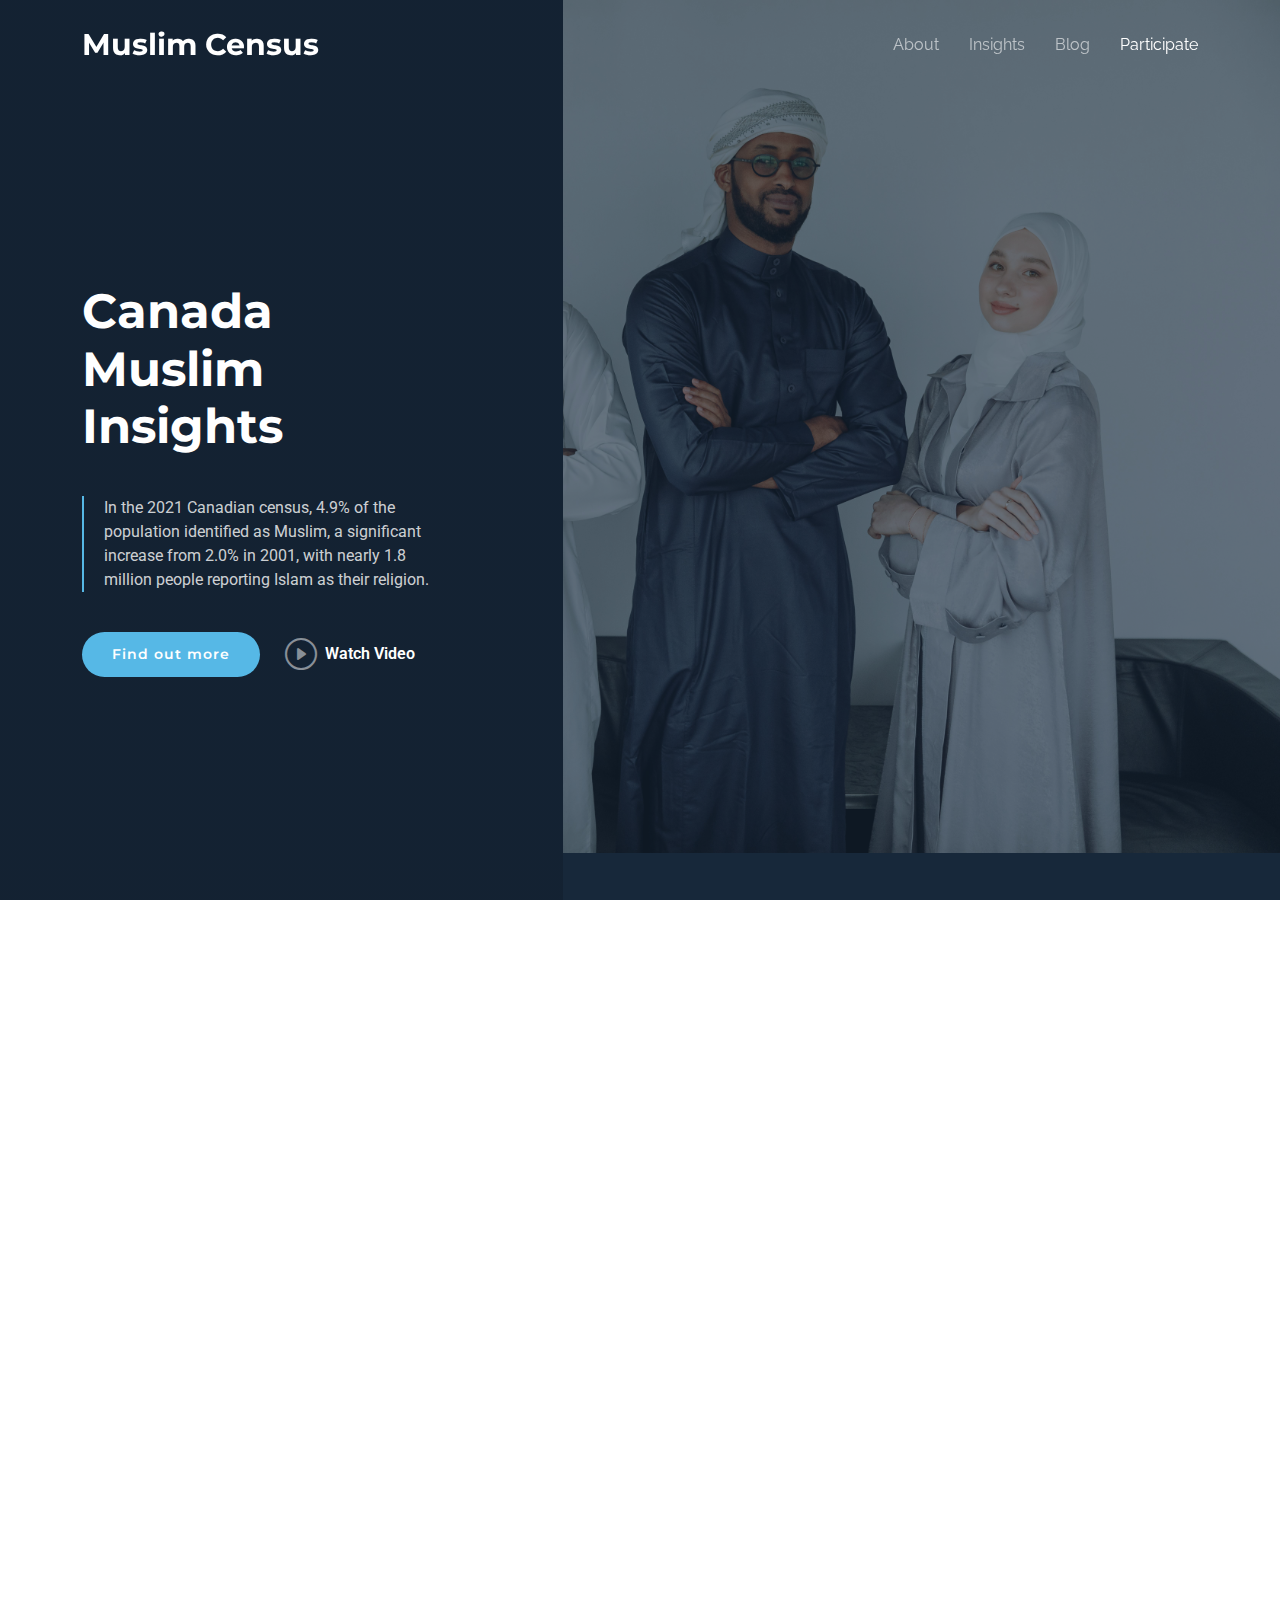
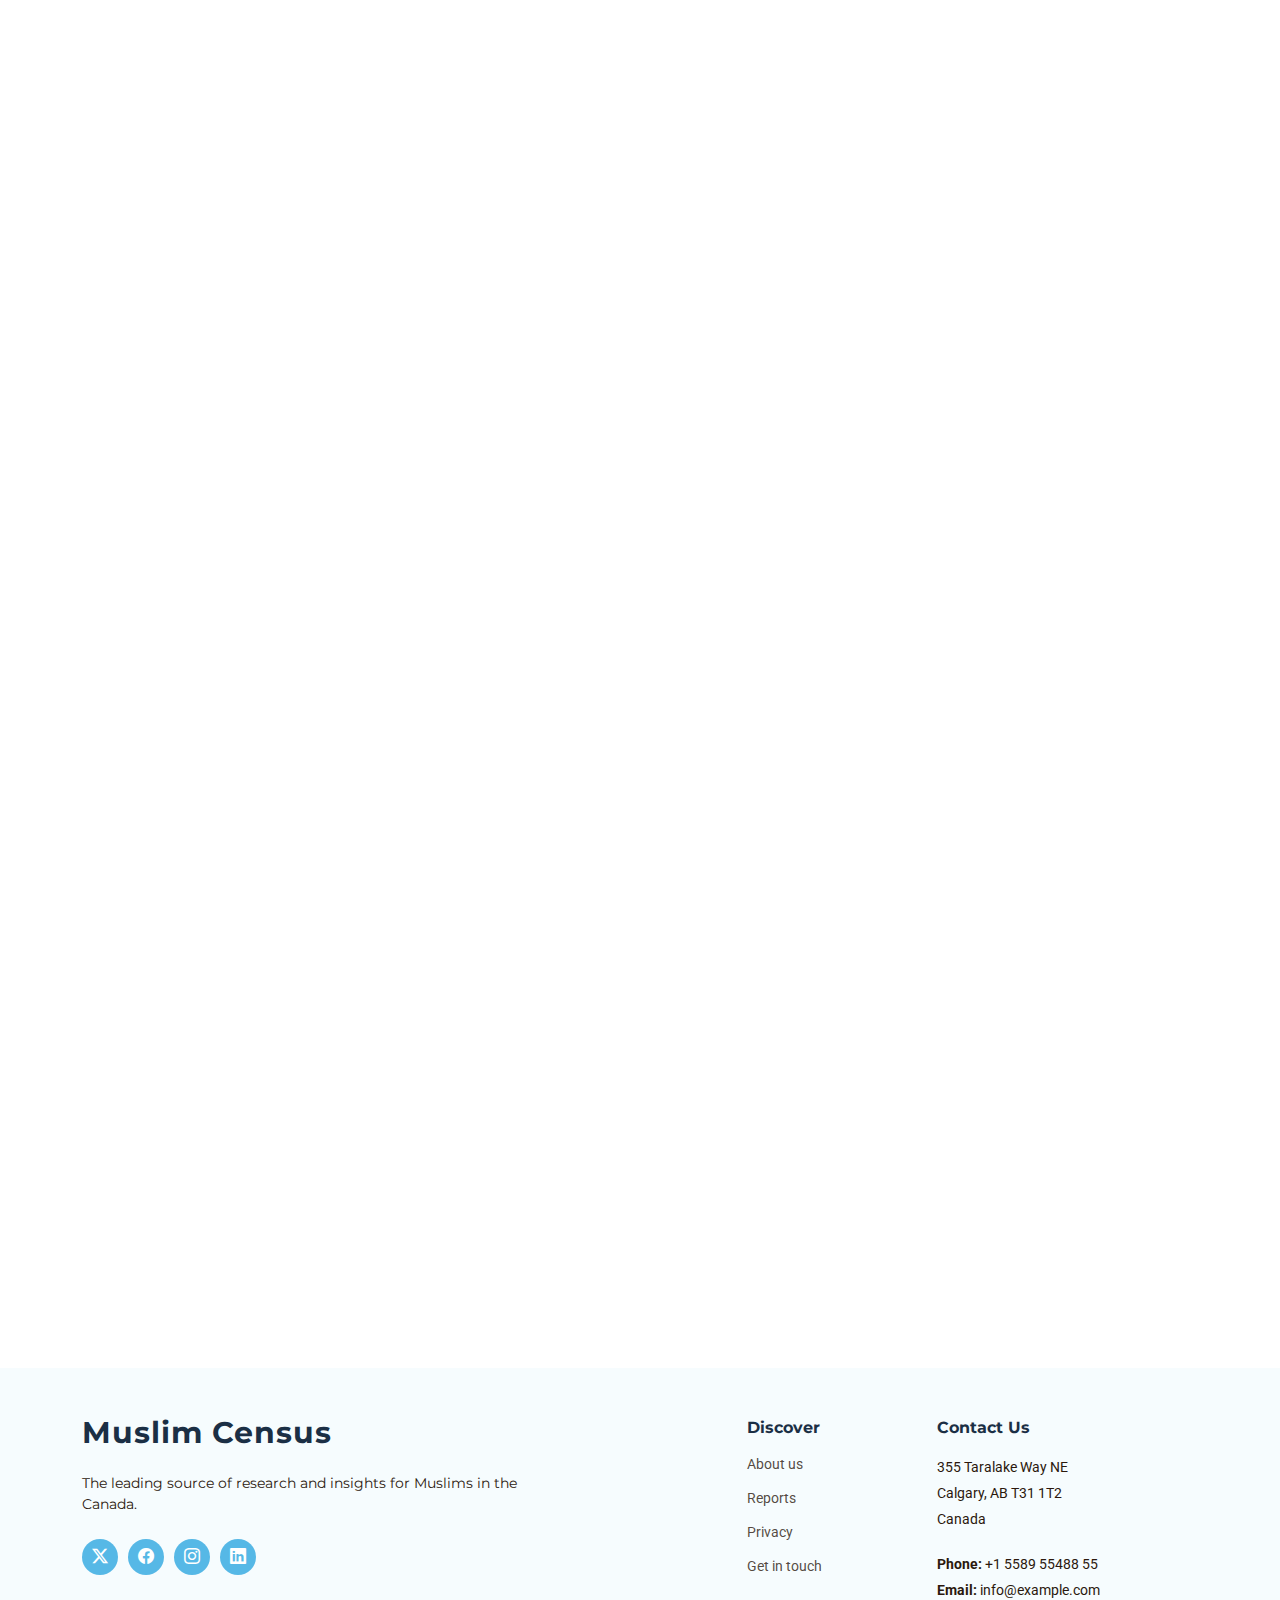
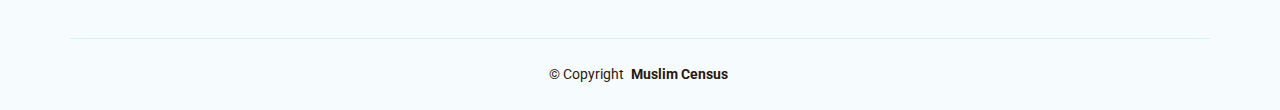
==== index.html @ 748d09c9 "Initial commit" ====
<!DOCTYPE html>
<html lang="en">

<head>
  <meta charset="utf-8">
  <meta content="width=device-width, initial-scale=1.0" name="viewport">
  <title>Muslim Census</title>
  <meta name="description" content="">
  <meta name="keywords" content="">

  <!-- Favicons -->
  <link href="assets/img/favicon.png" rel="icon">
  <link href="assets/img/apple-touch-icon.png" rel="apple-touch-icon">

  <!-- Fonts -->
  <link href="https://fonts.googleapis.com" rel="preconnect">
  <link href="https://fonts.gstatic.com" rel="preconnect" crossorigin>
  <link
    href="https://fonts.googleapis.com/css2?family=Roboto:ital,wght@0,100;0,300;0,400;0,500;0,700;0,900;1,100;1,300;1,400;1,500;1,700;1,900&family=Montserrat:ital,wght@0,100;0,200;0,300;0,400;0,500;0,600;0,700;0,800;0,900;1,100;1,200;1,300;1,400;1,500;1,600;1,700;1,800;1,900&family=Raleway:ital,wght@0,100;0,200;0,300;0,400;0,500;0,600;0,700;0,800;0,900;1,100;1,200;1,300;1,400;1,500;1,600;1,700;1,800;1,900&display=swap"
    rel="stylesheet">

  <!-- Vendor CSS Files -->
  <link href="assets/vendor/bootstrap/css/bootstrap.min.css" rel="stylesheet">
  <link href="assets/vendor/bootstrap-icons/bootstrap-icons.css" rel="stylesheet">
  <link href="assets/vendor/aos/aos.css" rel="stylesheet">
  <link href="assets/vendor/glightbox/css/glightbox.min.css" rel="stylesheet">
  <link href="assets/vendor/swiper/swiper-bundle.min.css" rel="stylesheet">

  <!-- Main CSS File -->
  <link href="assets/css/main.css" rel="stylesheet">
</head>

<body class="index-page">

  <header id="header" class="header d-flex align-items-center fixed-top">
    <div class="container-fluid container-xl position-relative d-flex align-items-center justify-content-between">

      <a href="index.html" class="logo d-flex align-items-center">
        <!-- Uncomment the line below if you also wish to use an image logo -->
        <!-- <img src="assets/img/logo.png" alt=""> -->
        <h1 class="sitename">Muslim Census</h1>
      </a>

      <nav id="navmenu" class="navmenu">
        <ul>
          <li><a href="about.html">About</a></li>
          <li><a href="insights.html">Insights<br></a></li>
          <li><a href="blog.html">Blog</a></li>
          <li><a href="#" class="active">Participate</a></li>
        </ul>
        <i class="mobile-nav-toggle d-xl-none bi bi-list"></i>
      </nav>

    </div>
  </header>

  <main class="main">

    <!-- Hero Section -->
    <section id="hero" class="hero section dark-background">

      <img src="assets/img/main/hero-bg.jpg" alt="" data-aos="fade-in">

      <div class="container">
        <div class="row">
          <div class="col-xl-4">
            <h1 data-aos="fade-up">Canada Muslim Insights</h1>
            <blockquote data-aos="fade-up" data-aos-delay="100">
              <p>In the 2021 Canadian census, 4.9% of the population identified as Muslim, a significant increase from
                2.0% in 2001, with
                nearly 1.8 million people reporting Islam as their religion. </p>
            </blockquote>
            <div class="d-flex" data-aos="fade-up" data-aos-delay="200">
              <a href="#about" class="btn-get-started">Find out more</a>
              <a href="https://www.youtube.com/watch?v=Y7f98aduVJ8"
                class="glightbox btn-watch-video d-flex align-items-center"><i class="bi bi-play-circle"></i><span>Watch
                  Video</span></a>
            </div>
          </div>
        </div>
      </div>

    </section><!-- /Hero Section -->

    <!-- Why Us Section -->
    <section id="why-us" class="why-us section">

      <div class="container">

        <div class="row g-0">

          <div class="col-xl-5 img-bg" data-aos="fade-up" data-aos-delay="100">
            <img src="assets/img/main/why-us-bg.jpg" alt="">
          </div>

          <div class="col-xl-7 slides position-relative" data-aos="fade-up" data-aos-delay="200">

            <div class="swiper init-swiper">
              <script type="application/json" class="swiper-config">
                {
                  "loop": true,
                  "speed": 600,
                  "autoplay": {
                    "delay": 5000
                  },
                  "slidesPerView": "auto",
                  "centeredSlides": true,
                  "pagination": {
                    "el": ".swiper-pagination",
                    "type": "bullets",
                    "clickable": true
                  },
                  "navigation": {
                    "nextEl": ".swiper-button-next",
                    "prevEl": ".swiper-button-prev"
                  }
                }
              </script>
              <div class="swiper-wrapper">

                <div class="swiper-slide">
                  <div class="item">
                    <h3 class="mb-3">Canada's Ethnocultural and Religious Diversity</h3>
                    <h4 class="mb-3">Muslim Population Census Data</h4>
                    <p>Canada is known for its ethnocultural and religious diversity, with every Canadian contributing
                      to this rich
                      landscape.</p>
                    <p>Data on the origins and religions of the population have been collected by the Census of Canada
                      since 1871. The
                      2021 Census of Population provided data for over 100 religions practised in Canada.</p>
                  </div>
                </div><!-- End slide item -->

                <div class="swiper-slide">
                  <div class="item">
                    <h3 class="mb-3">Growth of the Muslim Population</h3>
                    <h4 class="mb-3">Muslims in Canada Over the Years</h4>
                    <p>The proportion of Canada’s population who reported being Muslim has more than doubled in 20
                      years, rising from
                      2.0% (579,640 people) in 2001 to 4.9% (1,775,715 people) in 2021.</p>
                  </div>
                </div><!-- End slide item -->

                <div class="swiper-slide">
                  <div class="item">
                    <h3 class="mb-3">Diversity Within the Muslim Population</h3>
                    <h4 class="mb-3">Ethnic and Regional Distribution</h4>
                    <p>In 2021, South Asians (37.6%) were the largest racialized group among the Muslim population,
                      followed by Arabs
                      (32.2%), West Asians (13.0%), and Black people (11.6%).</p>
                    <p>Close to 3 in 10 (29.5%) of Canada’s Muslim population were born in Canada, while 12.7% were born
                      in Pakistan,
                      5.8% in Iran, 4.2% in Morocco, and 4.2% in Algeria.</p>
                  </div>
                </div><!-- End slide item -->

                <div class="swiper-slide">
                  <div class="item">
                    <h3 class="mb-3">Languages Spoken at Home</h3>
                    <h4 class="mb-3">Linguistic Diversity Among Muslims</h4>
                    <p>Close to half (47.3%) of the Muslim population reported English as being the language spoken most
                      often at home
                      in 2021. Arabic (18.1%), French (15.3%), and Urdu (13.0%) were among the top languages spoken most
                      often at
                      home.</p>
                    <p>Explore more data in the infographic: <strong>The Muslim Population in Canada</strong>.</p>
                  </div>
                </div><!-- End slide item -->

              </div>

              <div class="swiper-pagination"></div>
            </div>

            <div class="swiper-button-prev"></div>
            <div class="swiper-button-next"></div>
          </div>

        </div>

      </div>

    </section><!-- /Why Us Section -->

    <!-- Services Section -->
    <section id="services" class="services section">

      <!-- Section Title -->
      <div class="container section-title" data-aos="fade-up">
        <h2>Canada Muslim Insights</h2>
        <p>Necessitatibus eius consequatur ex aliquid fuga eum quidem sint consectetur velit</p>
      </div><!-- End Section Title -->

      <div class="container">

        <div class="row gy-4">

          <div class="col-lg-4 col-md-6 service-item d-flex" data-aos="fade-up" data-aos-delay="100">
            <div class="icon flex-shrink-0"><i class="bi bi-people-fill" style="color: #f57813;"></i></div>
            <div>
              <h4 class="title">Muslim Population Growth</h4>
              <p class="description">The proportion of Muslims in Canada has more than doubled in the past 20 years,
                reaching
                4.9% of the total population in 2021.</p>
            </div>
          </div><!-- End Service Item -->

          <div class="col-lg-4 col-md-6 service-item d-flex" data-aos="fade-up" data-aos-delay="200">
            <div class="icon flex-shrink-0"><i class="bi bi-globe" style="color: #15a04a;"></i></div>
            <div>
              <h4 class="title">Diversity Within the Muslim Population</h4>
              <p class="description">South Asians (37.6%) and Arabs (32.2%) make up the largest racialized groups among
                Muslims
                in Canada.</p>
            </div>
          </div><!-- End Service Item -->

          <div class="col-lg-4 col-md-6 service-item d-flex" data-aos="fade-up" data-aos-delay="300">
            <div class="icon flex-shrink-0"><i class="bi bi-graph-up" style="color: #d90769;"></i></div>
            <div>
              <h4 class="title">Age Distribution</h4>
              <p class="description">The Muslim population in Canada is relatively young, with a median age of 30 years
                compared
                to 41.2 years for the total population.</p>
            </div>
          </div><!-- End Service Item -->

          <div class="col-lg-4 col-md-6 service-item d-flex" data-aos="fade-up" data-aos-delay="400">
            <div class="icon flex-shrink-0"><i class="bi bi-map" style="color: #15bfbc;"></i></div>
            <div>
              <h4 class="title">Muslim Population Across Canada</h4>
              <p class="description">Ontario (6.7%), Quebec (5.1%), and Alberta (4.8%) have the highest Muslim
                population
                proportions in the country.</p>
            </div>
          </div><!-- End Service Item -->

          <div class="col-lg-4 col-md-6 service-item d-flex" data-aos="fade-up" data-aos-delay="500">
            <div class="icon flex-shrink-0"><i class="bi bi-translate" style="color: #f5cf13;"></i></div>
            <div>
              <h4 class="title">Languages Spoken at Home</h4>
              <p class="description">English (47.3%), Arabic (18.1%), French (15.3%), and Urdu (13.0%) are the top
                languages
                spoken at home by Muslims in Canada.</p>
            </div>
          </div><!-- End Service Item -->

          <div class="col-lg-4 col-md-6 service-item d-flex" data-aos="fade-up" data-aos-delay="600">
            <div class="icon flex-shrink-0"><i class="bi bi-bar-chart-line" style="color: #1335f5;"></i></div>
            <div>
              <h4 class="title">Explore More Data</h4>
              <p class="description">Check out the infographic on the Muslim population in Canada for more in-depth
                insights and
                statistics.</p>
            </div>
          </div><!-- End Service Item -->

        </div>



      </div>

    </section><!-- /Services Section -->

    <!-- Recent Posts Section -->
    <section id="recent-posts" class="recent-posts section">

      <!-- Section Title -->
      <div class="container section-title" data-aos="fade-up">
        <h2>Blog</h2>

      </div><!-- End Section Title -->

      <div class="container">

        <div class="row gy-5">

          <div class="col-xl-3 col-md-6" data-aos="fade-up" data-aos-delay="200">
            <div class="post-box">
              <div class="post-img"><img src="assets/img/blog/blog-1.jpg" class="img-fluid" alt=""></div>
              <h3 class="post-title">Eum ad dolor et. Autem aut fugiat debitis</h3>
              <p>Illum voluptas ab enim placeat. Adipisci enim velit nulla. Vel omnis laudantium. Asperiores eum ipsa
                est officiis. Modi qui magni est...</p>
              <a href="blog-details.html" class="readmore stretched-link"><span>Read More</span><i
                  class="bi bi-arrow-right"></i></a>
            </div>
          </div>

          <div class="col-xl-3 col-md-6" data-aos="fade-up" data-aos-delay="400">
            <div class="post-box">
              <div class="post-img"><img src="assets/img/blog/blog-2.jpg" class="img-fluid" alt=""></div>
              <h3 class="post-title">Et repellendus molestiae qui est sed omnis</h3>
              <p>Voluptatem nesciunt omnis libero autem tempora enim ut ipsam id. Odit quia ab eum assumenda. Quisquam
                omnis doloribus...</p>
              <a href="blog-details.html" class="readmore stretched-link"><span>Read More</span><i
                  class="bi bi-arrow-right"></i></a>
            </div>
          </div>

          <div class="col-xl-3 col-md-6" data-aos="fade-up" data-aos-delay="600">
            <div class="post-box">
              <div class="post-img"><img src="assets/img/blog/blog-3.jpg" class="img-fluid" alt=""></div>
              <h3 class="post-title">Quia assumenda est et veritati</h3>
              <p>Quia nam eaque omnis explicabo similique eum quaerat similique laboriosam. Quis omnis repellat sed quae
                consectetur magnam...</p>
              <a href="blog-details.html" class="readmore stretched-link"><span>Read More</span><i
                  class="bi bi-arrow-right"></i></a>
            </div>
          </div>

          <div class="col-xl-3 col-md-6" data-aos="fade-up" data-aos-delay="600">
            <div class="post-box">
              <div class="post-img"><img src="assets/img/blog/blog-4.jpg" class="img-fluid" alt=""></div>
              <h3 class="post-title">Pariatur quia facilis similique deleniti</h3>
              <p>Et consequatur eveniet nam voluptas commodi cumque ea est ex. Aut quis omnis sint ipsum earum quia
                eligendi...</p>
              <a href="blog-details.html" class="readmore stretched-link"><span>Read More</span><i
                  class="bi bi-arrow-right"></i></a>
            </div>
          </div>

        </div>

      </div>

    </section><!-- /Recent Posts Section -->

  </main>

  <footer id="footer" class="footer light-background">

    <div class="footer-top">
      <div class="container">
        <div class="row gy-4">
          <div class="col-lg-5 col-md-12 footer-about">
            <a href="index.html" class="logo d-flex align-items-center">
              <span class="sitename">Muslim Census</span>
            </a>
            <p>The leading source of research and insights for Muslims in the Canada.</p>
            <div class="social-links d-flex mt-4">
              <a href=""><i class="bi bi-twitter-x"></i></a>
              <a href=""><i class="bi bi-facebook"></i></a>
              <a href=""><i class="bi bi-instagram"></i></a>
              <a href=""><i class="bi bi-linkedin"></i></a>
            </div>
          </div>

          <div class="col-lg-2 col-6 footer-links">
          </div>

          <div class="col-lg-2 col-6 footer-links">
            <h4>Discover</h4>
            <ul>
              <li><a href="about.html">About us</a></li>
              <li><a href="insights.html">Reports</a></li>
              <li><a href="privacy.html">Privacy</a></li>
              <li><a href="#">Get in touch</a></li>
            </ul>
          </div>

          <div class="col-lg-3 col-md-12 footer-contact text-center text-md-start">
            <h4>Contact Us</h4>
            <p>355 Taralake Way NE</p>
            <p>Calgary, AB T31 1T2</p>
            <p>Canada</p>
            <p class="mt-4"><strong>Phone:</strong> <span>+1 5589 55488 55</span></p>
            <p><strong>Email:</strong> <span>info@example.com</span></p>
          </div>

        </div>
      </div>
    </div>

    <div class="container copyright text-center">
      <p>© <span>Copyright</span> <strong class="px-1 sitename">Muslim Census</strong></p>
    </div>

  </footer>

  <!-- Scroll Top -->
  <a href="#" id="scroll-top" class="scroll-top d-flex align-items-center justify-content-center"><i
      class="bi bi-arrow-up-short"></i></a>

  <!-- Preloader -->
  <div id="preloader"></div>

  <!-- Vendor JS Files -->
  <script src="assets/vendor/bootstrap/js/bootstrap.bundle.min.js"></script>
  <script src="assets/vendor/php-email-form/validate.js"></script>
  <script src="assets/vendor/aos/aos.js"></script>
  <script src="assets/vendor/glightbox/js/glightbox.min.js"></script>
  <script src="assets/vendor/swiper/swiper-bundle.min.js"></script>
  <script src="assets/vendor/imagesloaded/imagesloaded.pkgd.min.js"></script>
  <script src="assets/vendor/isotope-layout/isotope.pkgd.min.js"></script>

  <!-- Main JS File -->
  <script src="assets/js/main.js"></script>

</body>

</html>
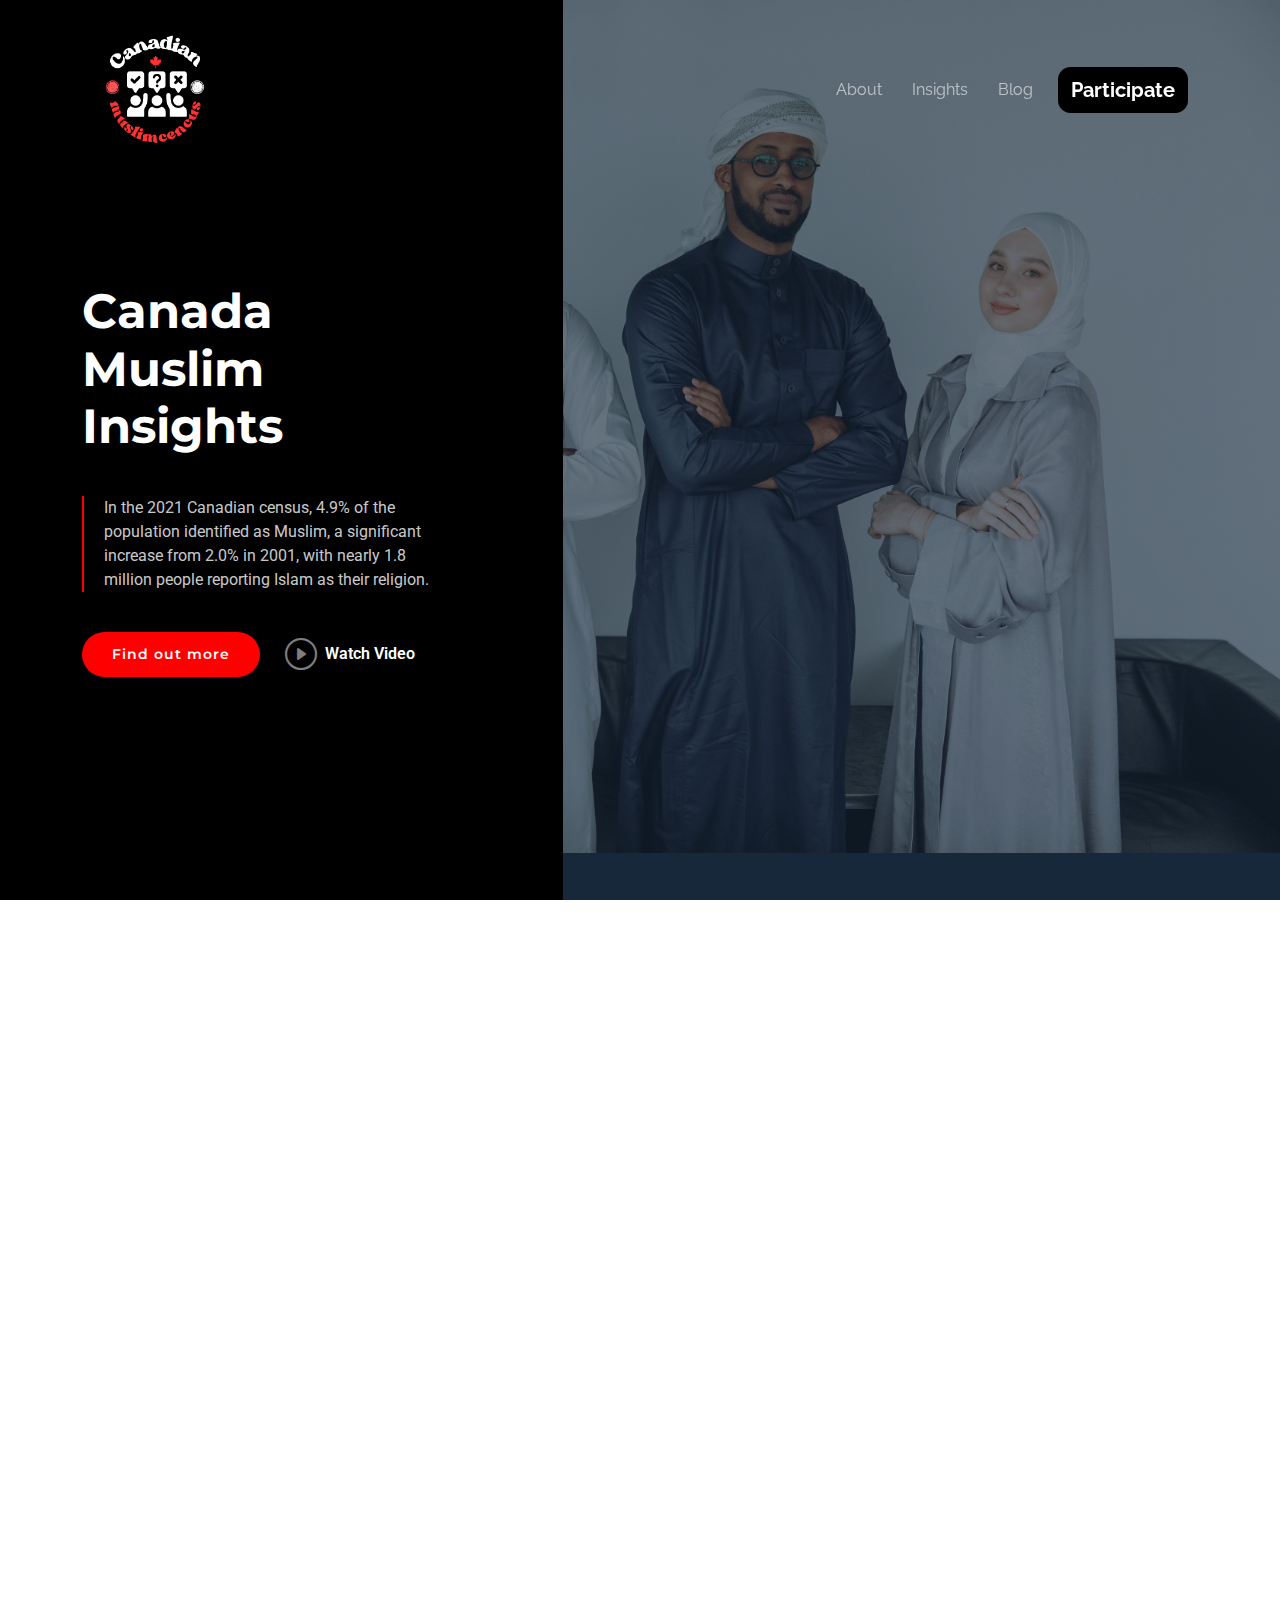
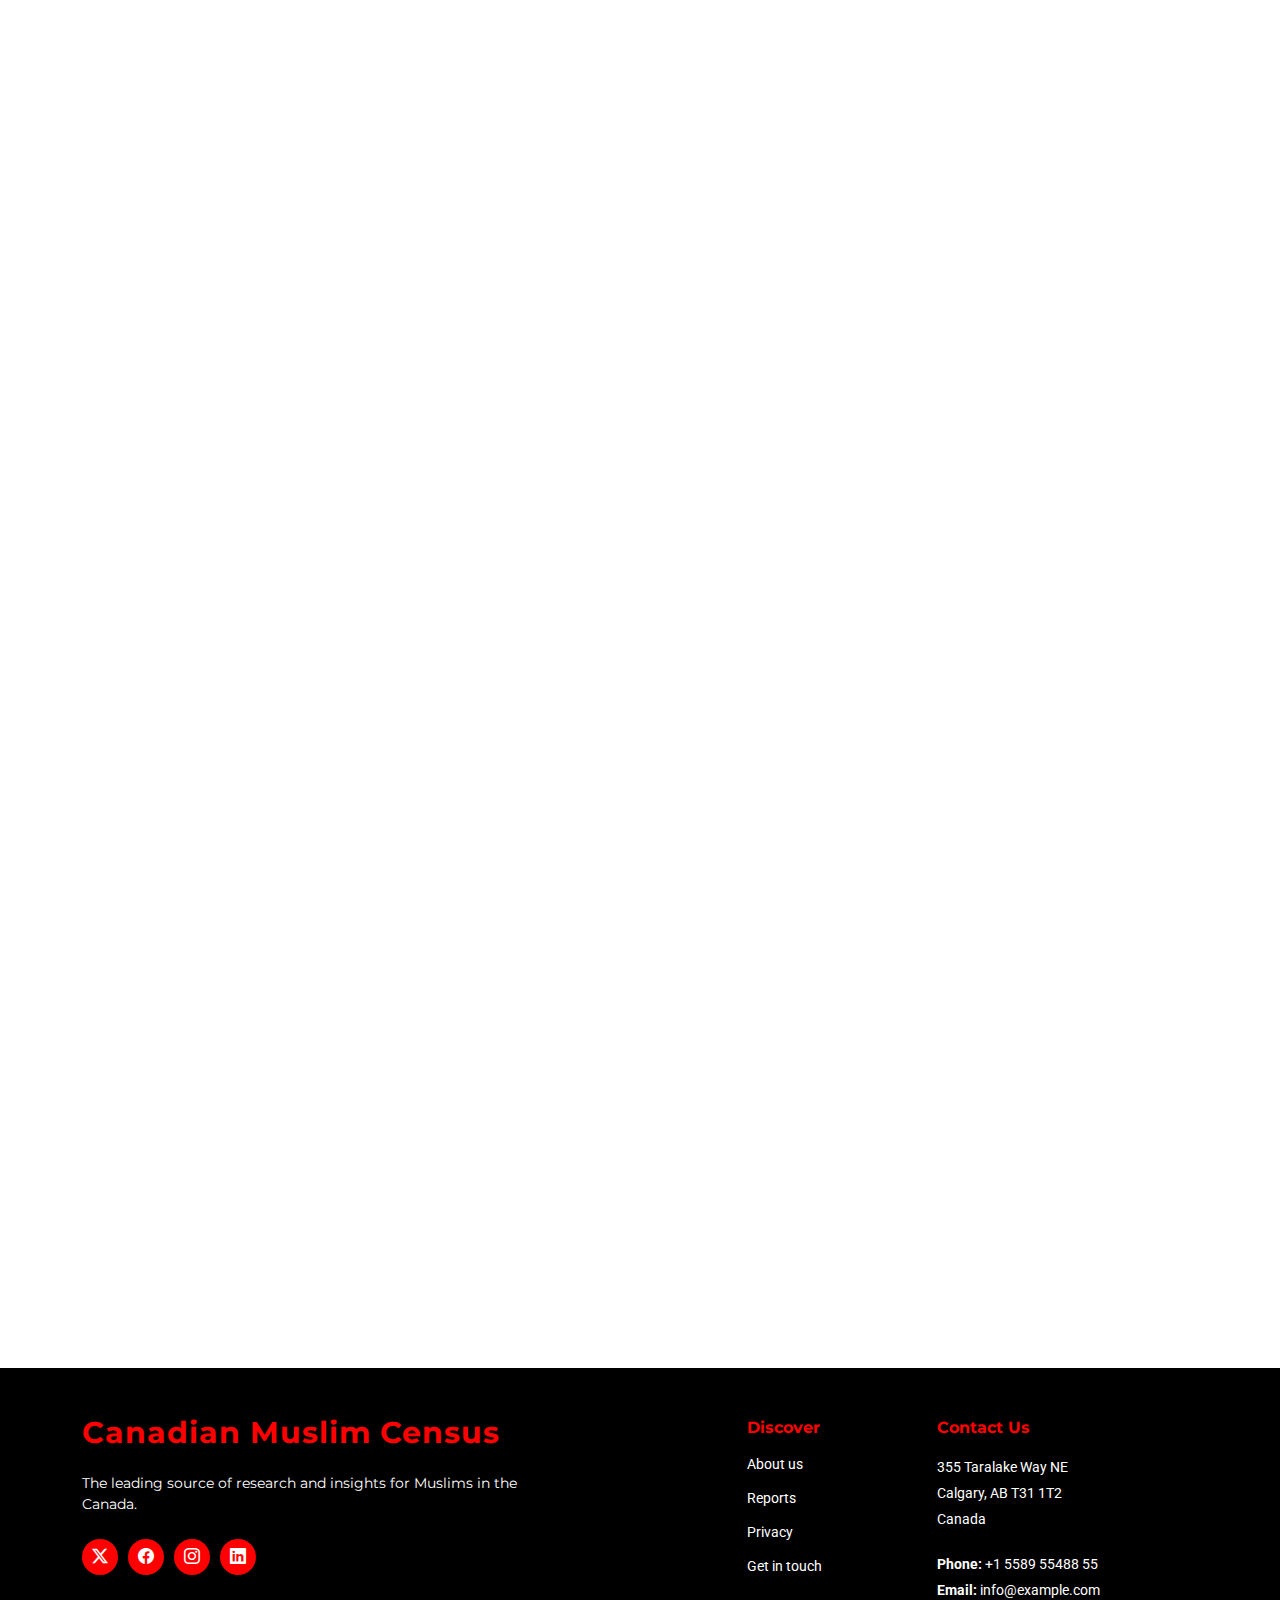
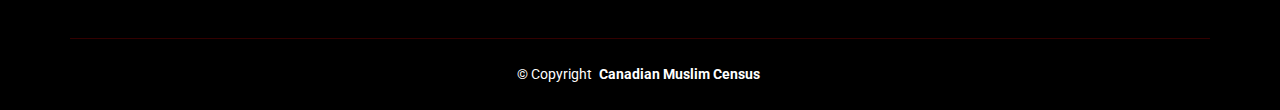
==== commit c51e2221: "update" ====
--- a/index.html
+++ b/index.html
@@ -4,7 +4,7 @@
 <head>
   <meta charset="utf-8">
   <meta content="width=device-width, initial-scale=1.0" name="viewport">
-  <title>Muslim Census</title>
+  <title>Canadian Muslim Census</title>
   <meta name="description" content="">
   <meta name="keywords" content="">
 
@@ -37,16 +37,16 @@
 
       <a href="index.html" class="logo d-flex align-items-center">
         <!-- Uncomment the line below if you also wish to use an image logo -->
-        <!-- <img src="assets/img/logo.png" alt=""> -->
-        <h1 class="sitename">Muslim Census</h1>
+        <img src="assets/img/main/Canadian_Muslim_Cencus_Logo.png" alt="Canadian Muslim Census Logo" class="logo-image">
+        <!-- <h1 class=" sitename">Canadian Muslim Census</h1> -->
       </a>
 
       <nav id="navmenu" class="navmenu">
         <ul>
           <li><a href="about.html">About</a></li>
-          <li><a href="insights.html">Insights<br></a></li>
+          <li><a href="insights.html">Insights</a></li>
           <li><a href="blog.html">Blog</a></li>
-          <li><a href="#" class="active">Participate</a></li>
+          <li><a href="#" class="btn-participate">Participate</a></li>
         </ul>
         <i class="mobile-nav-toggle d-xl-none bi bi-list"></i>
       </nav>
@@ -135,7 +135,7 @@
                   <div class="item">
                     <h3 class="mb-3">Growth of the Muslim Population</h3>
                     <h4 class="mb-3">Muslims in Canada Over the Years</h4>
-                    <p>The proportion of Canada’s population who reported being Muslim has more than doubled in 20
+                    <p>The proportion of Canada's population who reported being Muslim has more than doubled in 20
                       years, rising from
                       2.0% (579,640 people) in 2001 to 4.9% (1,775,715 people) in 2021.</p>
                   </div>
@@ -148,7 +148,7 @@
                     <p>In 2021, South Asians (37.6%) were the largest racialized group among the Muslim population,
                       followed by Arabs
                       (32.2%), West Asians (13.0%), and Black people (11.6%).</p>
-                    <p>Close to 3 in 10 (29.5%) of Canada’s Muslim population were born in Canada, while 12.7% were born
+                    <p>Close to 3 in 10 (29.5%) of Canada's Muslim population were born in Canada, while 12.7% were born
                       in Pakistan,
                       5.8% in Iran, 4.2% in Morocco, and 4.2% in Algeria.</p>
                   </div>
@@ -335,7 +335,7 @@
         <div class="row gy-4">
           <div class="col-lg-5 col-md-12 footer-about">
             <a href="index.html" class="logo d-flex align-items-center">
-              <span class="sitename">Muslim Census</span>
+              <span class="sitename">Canadian Muslim Census</span>
             </a>
             <p>The leading source of research and insights for Muslims in the Canada.</p>
             <div class="social-links d-flex mt-4">
@@ -373,7 +373,7 @@
     </div>
 
     <div class="container copyright text-center">
-      <p>© <span>Copyright</span> <strong class="px-1 sitename">Muslim Census</strong></p>
+      <p>© <span>Copyright</span> <strong class="px-1 sitename">Canadian Muslim Census</strong></p>
     </div>
 
   </footer>
--- a/assets/css/main.css
+++ b/assets/css/main.css
@@ -79,13 +79,13 @@
 }
 
 a {
-  color: var(--accent-color);
+  color: red;
   text-decoration: none;
   transition: 0.3s;
 }
 
 a:hover {
-  color: color-mix(in srgb, var(--accent-color), transparent 25%);
+  color: color-mix(in srgb, red, transparent 25%);
   text-decoration: none;
 }
 
@@ -136,7 +136,7 @@
   width: 24px;
   height: 24px;
   margin: 0 10px -6px 0;
-  border: 3px solid var(--accent-color);
+  border: 3px solid red;
   border-top-color: var(--surface-color);
   animation: php-email-form-loading 1s linear infinite;
 }
@@ -169,7 +169,7 @@
 }
 
 .header .logo img {
-  max-height: 32px;
+  max-height: 150px;
   margin-right: 8px;
 }
 
@@ -187,7 +187,7 @@
 /* Global Header on Scroll
 ------------------------------*/
 .scrolled .header {
-  --background-color: rgba(23, 40, 59, 0.9);
+  --background-color: black;
 }
 
 /*--------------------------------------------------------------
@@ -357,12 +357,12 @@
     justify-content: center;
     border-radius: 50%;
     transition: 0.3s;
-    background-color: color-mix(in srgb, var(--accent-color), transparent 90%);
+    background-color: color-mix(in srgb, red, transparent 90%);
   }
 
   .navmenu a i:hover,
   .navmenu a:focus i:hover {
-    background-color: var(--accent-color);
+    background-color: red;
     color: var(--contrast-color);
   }
 
@@ -374,7 +374,7 @@
 
   .navmenu .active i,
   .navmenu .active:focus i {
-    background-color: var(--accent-color);
+    background-color: red;
     color: var(--contrast-color);
     transform: rotate(180deg);
   }
@@ -432,7 +432,7 @@
 --------------------------------------------------------------*/
 .footer {
   color: var(--default-color);
-  background-color: var(--background-color);
+  background-color: black;
   font-size: 14px;
   position: relative;
 }
@@ -452,7 +452,7 @@
 }
 
 .footer .footer-about .logo span {
-  color: var(--heading-color);
+  color: red;
   font-size: 30px;
   font-weight: 700;
   letter-spacing: 1px;
@@ -462,11 +462,12 @@
 .footer .footer-about p {
   font-size: 14px;
   font-family: var(--heading-font);
+  color: white;
 }
 
 .footer .social-links a {
   color: var(--contrast-color);
-  background-color: var(--accent-color);
+  background-color: red;
   display: flex;
   align-items: center;
   justify-content: center;
@@ -480,7 +481,7 @@
 
 .footer .social-links a:hover {
   color: var(--contrast-color);
-  background-color: color-mix(in srgb, var(--accent-color) 90%, black 15%);
+  background-color: color-mix(in srgb, red 90%, black 15%);
 }
 
 .footer h4 {
@@ -488,6 +489,7 @@
   font-weight: bold;
   position: relative;
   padding-bottom: 12px;
+  color: red
 }
 
 .footer .footer-links {
@@ -520,18 +522,20 @@
   color: color-mix(in srgb, var(--default-color), transparent 20%);
   display: inline-block;
   line-height: 1;
+  color: white;
 }
 
 .footer .footer-links ul a:hover {
-  color: var(--accent-color);
+  color: red;
 }
 
 .footer .footer-contact p {
   margin-bottom: 5px;
+  color: white;
 }
 
 .footer .copyright {
-  border-top: 1px solid color-mix(in srgb, var(--accent-color), transparent 80%);
+  border-top: 1px solid color-mix(in srgb, red, transparent 80%);
   margin-top: 25px;
   padding-top: 25px;
   padding-bottom: 25px;
@@ -539,6 +543,7 @@
 
 .footer .copyright p {
   margin-bottom: 0;
+  color: white;
 }
 
 .footer .credits {
@@ -563,8 +568,8 @@
   position: fixed;
   top: calc(50% - 30px);
   left: calc(50% - 30px);
-  border: 6px solid var(--accent-color);
-  border-top-color: color-mix(in srgb, var(--accent-color), transparent 90%);
+  border: 6px solid red;
+  border-top-color: color-mix(in srgb, red, transparent 90%);
   border-radius: 50%;
   width: 60px;
   height: 60px;
@@ -591,7 +596,7 @@
   right: 15px;
   bottom: 15px;
   z-index: 99999;
-  background-color: var(--accent-color);
+  background-color: red;
   width: 40px;
   height: 40px;
   border-radius: 4px;
@@ -605,7 +610,7 @@
 }
 
 .scroll-top:hover {
-  background-color: color-mix(in srgb, var(--accent-color), transparent 20%);
+  background-color: color-mix(in srgb, red, transparent 20%);
   color: var(--contrast-color);
 }
 
@@ -628,7 +633,7 @@
 --------------------------------------------------------------*/
 .page-title {
   color: var(--default-color);
-  background-color: var(--background-color);
+  background-color: black;
   background-size: cover;
   background-position: center;
   background-repeat: no-repeat;
@@ -711,6 +716,7 @@
   margin-bottom: 20px;
   padding-bottom: 20px;
   position: relative;
+  color: red;
 }
 
 .section-title h2:after {
@@ -719,7 +725,7 @@
   display: block;
   width: 50px;
   height: 3px;
-  background: var(--accent-color);
+  background: red;
   left: 0;
   right: 0;
   bottom: 0;
@@ -747,10 +753,11 @@
     position: absolute;
     content: "";
     width: 44%;
-    background-image: linear-gradient(180deg, color-mix(in srgb, var(--background-color), transparent 15%), color-mix(in srgb, var(--background-color), transparent 15%) 100%), linear-gradient(180deg, rgb(0, 0, 0), rgb(0, 0, 0) 100%);
+    /* background-image: linear-gradient(180deg, color-mix(in srgb, var(--background-color), transparent 15%), color-mix(in srgb, var(--background-color), transparent 15%) 100%), linear-gradient(180deg, rgb(0, 0, 0), rgb(0, 0, 0) 100%); */
     top: 0;
     bottom: 0;
     z-index: 2;
+    background-color: black;
   }
 }
 
@@ -787,13 +794,14 @@
 .hero blockquote {
   color: color-mix(in srgb, var(--default-color), transparent 20%);
   padding-left: 20px;
-  border-left: 2px solid var(--accent-color);
+  border-left: 2px solid red;
   margin: 40px 0;
 }
 
 .hero .btn-get-started {
   color: var(--contrast-color);
-  background: var(--accent-color);
+  /* background: red; */
+  background-color: red;
   font-family: var(--heading-font);
   font-weight: 600;
   font-size: 14px;
@@ -805,7 +813,7 @@
 }
 
 .hero .btn-get-started:hover {
-  background: color-mix(in srgb, var(--accent-color) 90%, white 15%);
+  background: color-mix(in srgb, red 90%, white 15%);
 }
 
 .hero .btn-watch-video {
@@ -910,7 +918,7 @@
 }
 
 .why-us .swiper-pagination .swiper-pagination-bullet-active {
-  background-color: var(--accent-color);
+  background-color: red;
 }
 
 @media (max-width: 1200px) {
@@ -944,14 +952,14 @@
 }
 
 .services .service-item .icon i {
-  color: var(--accent-color);
+  color: red;
   font-size: 40px;
   line-height: 0;
   transition: 0.3s;
 }
 
 .services .service-item:hover .icon i {
-  color: var(--accent-color);
+  color: red;
 }
 
 .services .service-item .title {
@@ -984,7 +992,7 @@
 .services .service-item:hover .title,
 .services .service-item:hover .readmore,
 .services .service-item:hover .icon i {
-  color: var(--accent-color);
+  color: red;
 }
 
 /*--------------------------------------------------------------
@@ -1031,7 +1039,7 @@
 }
 
 .call-to-action .cta-btn {
-  background: var(--accent-color);
+  background: red;
   color: var(--contrast-color);
   font-family: var(--heading-font);
   font-weight: 500;
@@ -1045,7 +1053,7 @@
 }
 
 .call-to-action .cta-btn:hover {
-  background: color-mix(in srgb, var(--accent-color) 90%, black 15%);
+  background: color-mix(in srgb, red 90%, black 15%);
 }
 
 /*--------------------------------------------------------------
@@ -1114,7 +1122,7 @@
 
 .features .details .btn-get-started {
   color: var(--contrast-color);
-  background-color: var(--accent-color);
+  background-color: red;
   font-family: var(--heading-font);
   display: inline-block;
   font-weight: 500;
@@ -1126,7 +1134,7 @@
 }
 
 .features .details .btn-get-started:hover {
-  background: color-mix(in srgb, var(--accent-color), transparent 20%);
+  background: color-mix(in srgb, red, transparent 20%);
 }
 
 /*--------------------------------------------------------------
@@ -1157,7 +1165,7 @@
 .recent-posts .post-box .meta .post-date {
   font-size: 15px;
   font-weight: 400;
-  color: var(--accent-color);
+  color: red;
 }
 
 .recent-posts .post-box .meta .post-author {
@@ -1196,7 +1204,7 @@
 }
 
 .recent-posts .post-box:hover .post-title {
-  color: var(--accent-color);
+  color: red;
 }
 
 .recent-posts .post-box:hover .post-img img {
@@ -1209,6 +1217,7 @@
 .about .content h3 {
   font-size: 2rem;
   font-weight: 700;
+  color: red;
 }
 
 .about .content p {
@@ -1228,7 +1237,7 @@
 }
 
 .about .content ul i {
-  color: var(--accent-color);
+  color: red;
   font-size: 1.25rem;
   line-height: 1.2;
   margin-right: 0.5rem;
@@ -1341,7 +1350,7 @@
 }
 
 .testimonials .swiper-pagination .swiper-pagination-bullet-active {
-  background-color: var(--accent-color);
+  background-color: red;
 }
 
 .testimonials .swiper-slide {
@@ -1411,12 +1420,12 @@
 .service-details .services-list a i {
   font-size: 16px;
   margin-right: 8px;
-  color: var(--accent-color);
+  color: red;
 }
 
 .service-details .services-list a.active {
   color: var(--contrast-color);
-  background-color: var(--accent-color);
+  background-color: red;
 }
 
 .service-details .services-list a.active i {
@@ -1424,8 +1433,8 @@
 }
 
 .service-details .services-list a:hover {
-  background-color: color-mix(in srgb, var(--accent-color), transparent 95%);
-  color: var(--accent-color);
+  background-color: color-mix(in srgb, red, transparent 95%);
+  color: red;
 }
 
 .service-details .download-catalog a {
@@ -1449,15 +1458,15 @@
 .service-details .download-catalog a i {
   font-size: 24px;
   margin-right: 8px;
-  color: var(--accent-color);
+  color: red;
 }
 
 .service-details .download-catalog a:hover {
-  color: var(--accent-color);
+  color: red;
 }
 
 .service-details .help-box {
-  background-color: var(--accent-color);
+  background-color: red;
   color: var(--contrast-color);
   margin-top: 30px;
   padding: 30px 15px;
@@ -1500,7 +1509,7 @@
 .service-details ul i {
   font-size: 20px;
   margin-right: 8px;
-  color: var(--accent-color);
+  color: red;
 }
 
 /*--------------------------------------------------------------
@@ -1528,7 +1537,7 @@
 
 .portfolio .portfolio-filters li:hover,
 .portfolio .portfolio-filters li.filter-active {
-  color: var(--accent-color);
+  color: red;
 }
 
 .portfolio .portfolio-filters li:first-child {
@@ -1588,7 +1597,7 @@
 
 .portfolio .portfolio-item .portfolio-info .preview-link:hover,
 .portfolio .portfolio-item .portfolio-info .details-link:hover {
-  color: var(--accent-color);
+  color: red;
 }
 
 .portfolio .portfolio-item .portfolio-info .details-link {
@@ -1621,7 +1630,7 @@
 }
 
 .portfolio-details .portfolio-details-slider .swiper-pagination .swiper-pagination-bullet-active {
-  background-color: var(--accent-color);
+  background-color: red;
 }
 
 .portfolio-details .portfolio-info {
@@ -1704,7 +1713,7 @@
 
 .team .team-member .social a:hover {
   color: var(--contrast-color);
-  background: var(--accent-color);
+  background: red;
 }
 
 .team .team-member .social i {
@@ -1720,6 +1729,7 @@
   font-weight: 700;
   margin-bottom: 5px;
   font-size: 18px;
+  color: red;
 }
 
 .team .team-member .member-info span {
@@ -1766,7 +1776,7 @@
 }
 
 .contact .info-item i {
-  background: var(--accent-color);
+  background: red;
   color: var(--contrast-color);
   font-size: 20px;
   width: 44px;
@@ -1811,7 +1821,7 @@
 .contact .php-email-form input[type=text]:focus,
 .contact .php-email-form input[type=email]:focus,
 .contact .php-email-form textarea:focus {
-  border-color: var(--accent-color);
+  border-color: red;
 }
 
 .contact .php-email-form input[type=text]::placeholder,
@@ -1822,7 +1832,7 @@
 
 .contact .php-email-form button[type=submit] {
   color: var(--contrast-color);
-  background: var(--accent-color);
+  background: red;
   border: 0;
   padding: 10px 30px;
   transition: 0.4s;
@@ -1830,7 +1840,7 @@
 }
 
 .contact .php-email-form button[type=submit]:hover {
-  background: color-mix(in srgb, var(--accent-color), transparent 20%);
+  background: color-mix(in srgb, red, transparent 20%);
 }
 
 /*--------------------------------------------------------------
@@ -1870,7 +1880,7 @@
 }
 
 .blog-posts .title a:hover {
-  color: var(--accent-color);
+  color: red;
 }
 
 .blog-posts .post-author-img {
@@ -1920,7 +1930,7 @@
 
 .blog-pagination li a.active,
 .blog-pagination li a:hover {
-  background: var(--accent-color);
+  background: red;
   color: var(--contrast-color);
 }
 
@@ -1948,7 +1958,7 @@
 }
 
 .blog-details .title {
-  color: var(--heading-color);
+  color: red;
   font-size: 28px;
   font-weight: 700;
   padding: 0;
@@ -1963,6 +1973,7 @@
   font-size: 22px;
   margin-top: 30px;
   font-weight: bold;
+  color: red;
 }
 
 .blog-details .content blockquote {
@@ -1990,7 +2001,7 @@
   top: 0;
   bottom: 0;
   width: 3px;
-  background-color: var(--accent-color);
+  background-color: red;
   margin-top: 20px;
   margin-bottom: 20px;
 }
@@ -2043,7 +2054,7 @@
 }
 
 .blog-details .meta-bottom a:hover {
-  color: var(--accent-color);
+  color: red;
 }
 
 .blog-details .meta-bottom .cats {
@@ -2159,7 +2170,7 @@
 }
 
 .blog-comments .comment h5 a:hover {
-  color: var(--accent-color);
+  color: red;
 }
 
 .blog-comments .comment h5 .reply {
@@ -2218,7 +2229,7 @@
   color: var(--default-color);
   background-color: var(--surface-color);
   box-shadow: none;
-  border-color: var(--accent-color);
+  border-color: red;
 }
 
 .comment-form form input::placeholder {
@@ -2238,7 +2249,7 @@
 .comment-form form textarea:focus {
   color: var(--default-color);
   box-shadow: none;
-  border-color: var(--accent-color);
+  border-color: red;
   background-color: var(--surface-color);
 }
 
@@ -2254,13 +2265,13 @@
   border-radius: 4px;
   padding: 10px 20px;
   border: 0;
-  background-color: var(--accent-color);
+  background-color: red;
   color: var(--contrast-color);
 }
 
 .comment-form form .btn-primary:hover {
   color: var(--contrast-color);
-  background-color: color-mix(in srgb, var(--accent-color), transparent 20%);
+  background-color: color-mix(in srgb, red, transparent 20%);
 }
 
 /*--------------------------------------------------------------
@@ -2296,7 +2307,7 @@
   display: block;
   width: 40px;
   height: 2px;
-  background: var(--accent-color);
+  background: red;
   left: 0;
   bottom: 1px;
 }
@@ -2331,7 +2342,7 @@
 }
 
 .search-widget form button {
-  background: var(--accent-color);
+  background: red;
   color: var(--contrast-color);
   position: absolute;
   top: 0;
@@ -2351,11 +2362,11 @@
 }
 
 .search-widget form button:hover {
-  background: color-mix(in srgb, var(--accent-color), transparent 20%);
+  background: color-mix(in srgb, red, transparent 20%);
 }
 
 .search-widget form:is(:focus-within) {
-  border-color: var(--accent-color);
+  border-color: red;
 }
 
 .categories-widget ul {
@@ -2378,7 +2389,7 @@
 }
 
 .categories-widget ul a:hover {
-  color: var(--accent-color);
+  color: red;
 }
 
 .categories-widget ul a span {
@@ -2413,7 +2424,7 @@
 }
 
 .recent-posts-widget .post-item h4 a:hover {
-  color: var(--accent-color);
+  color: red;
 }
 
 .recent-posts-widget .post-item time {
@@ -2449,7 +2460,7 @@
 }
 
 .tags-widget ul a:hover {
-  background: var(--accent-color);
+  background: red;
   color: var(--contrast-color);
 }
 
@@ -2457,4 +2468,49 @@
   padding-left: 5px;
   color: color-mix(in srgb, var(--default-color), transparent 60%);
   font-size: 14px;
+}
+
+/* Participate Button Styles */
+.navmenu ul li .btn-participate {
+  width: 6.5em;
+  height: 2.3em;
+  margin: 0.5em;
+  background: black;
+  color: white;
+  border: none;
+  border-radius: 0.625em;
+  font-size: 20px;
+  font-weight: bold;
+  cursor: pointer;
+  position: relative;
+  z-index: 1;
+  overflow: hidden;
+  display: inline-flex;
+  align-items: center;
+  justify-content: center;
+  text-decoration: none;
+  padding: 0 1em;
+}
+
+.navmenu ul li .btn-participate:hover {
+  color: black;
+}
+
+.navmenu ul li .btn-participate:after {
+  content: "";
+  background: red;
+  position: absolute;
+  z-index: -1;
+  left: -20%;
+  right: -20%;
+  top: 0;
+  bottom: 0;
+  transform: skewX(-45deg) scale(0, 1);
+  transition: all 0.5s;
+}
+
+.navmenu ul li .btn-participate:hover:after {
+  transform: skewX(-45deg) scale(1, 1);
+  -webkit-transition: all 0.5s;
+  transition: all 0.5s;
 }